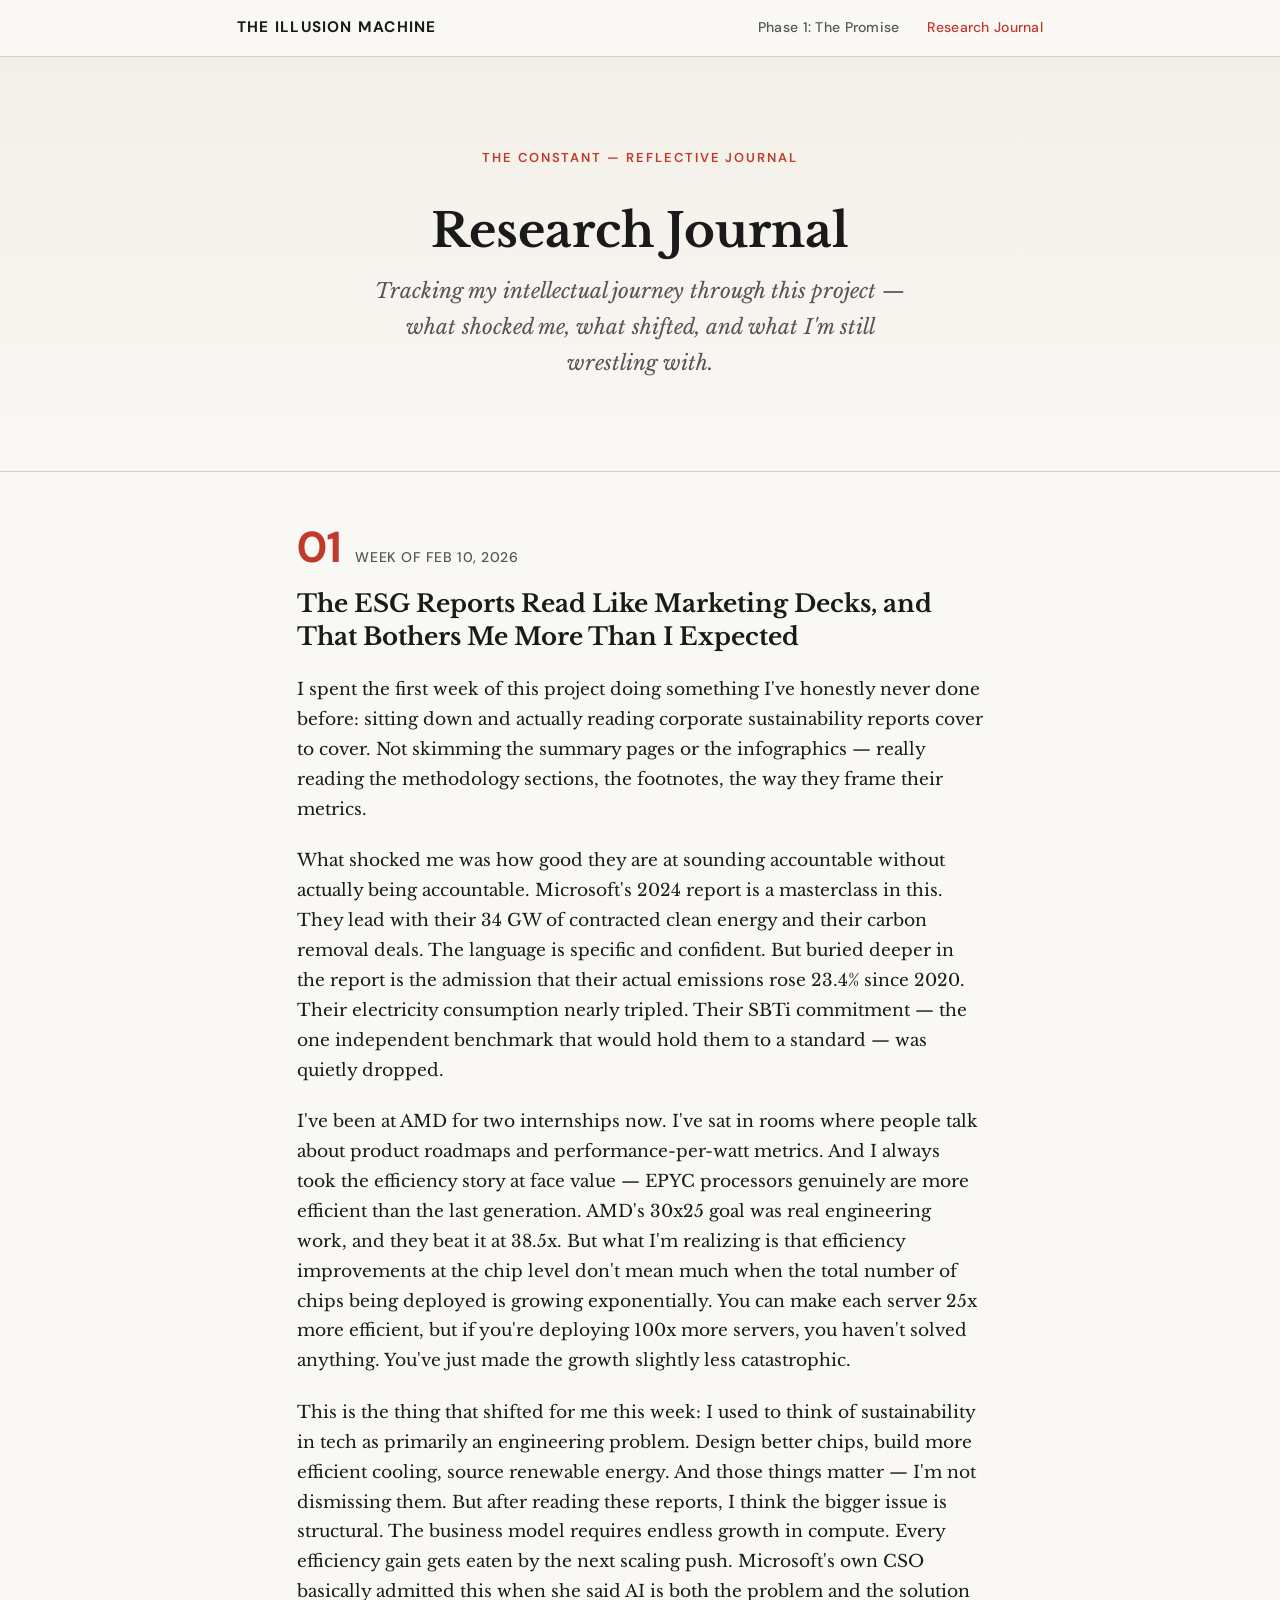
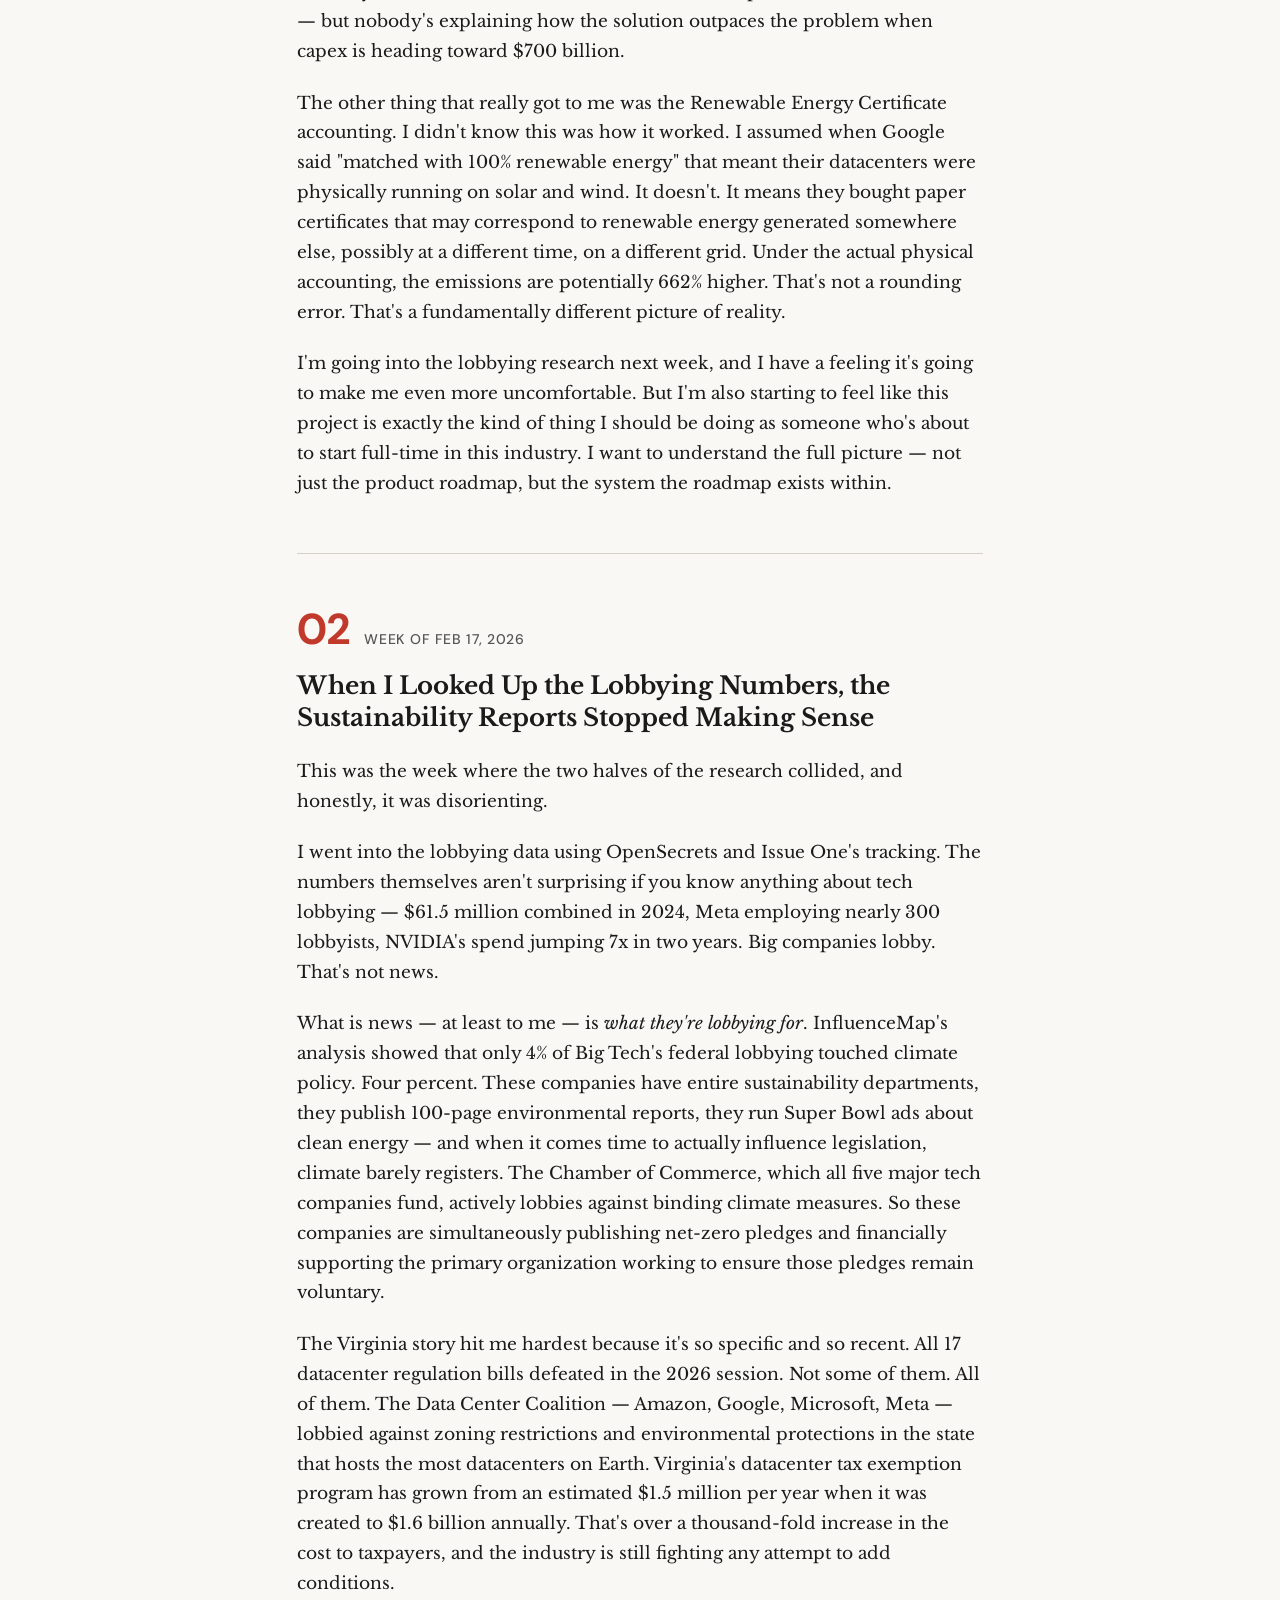
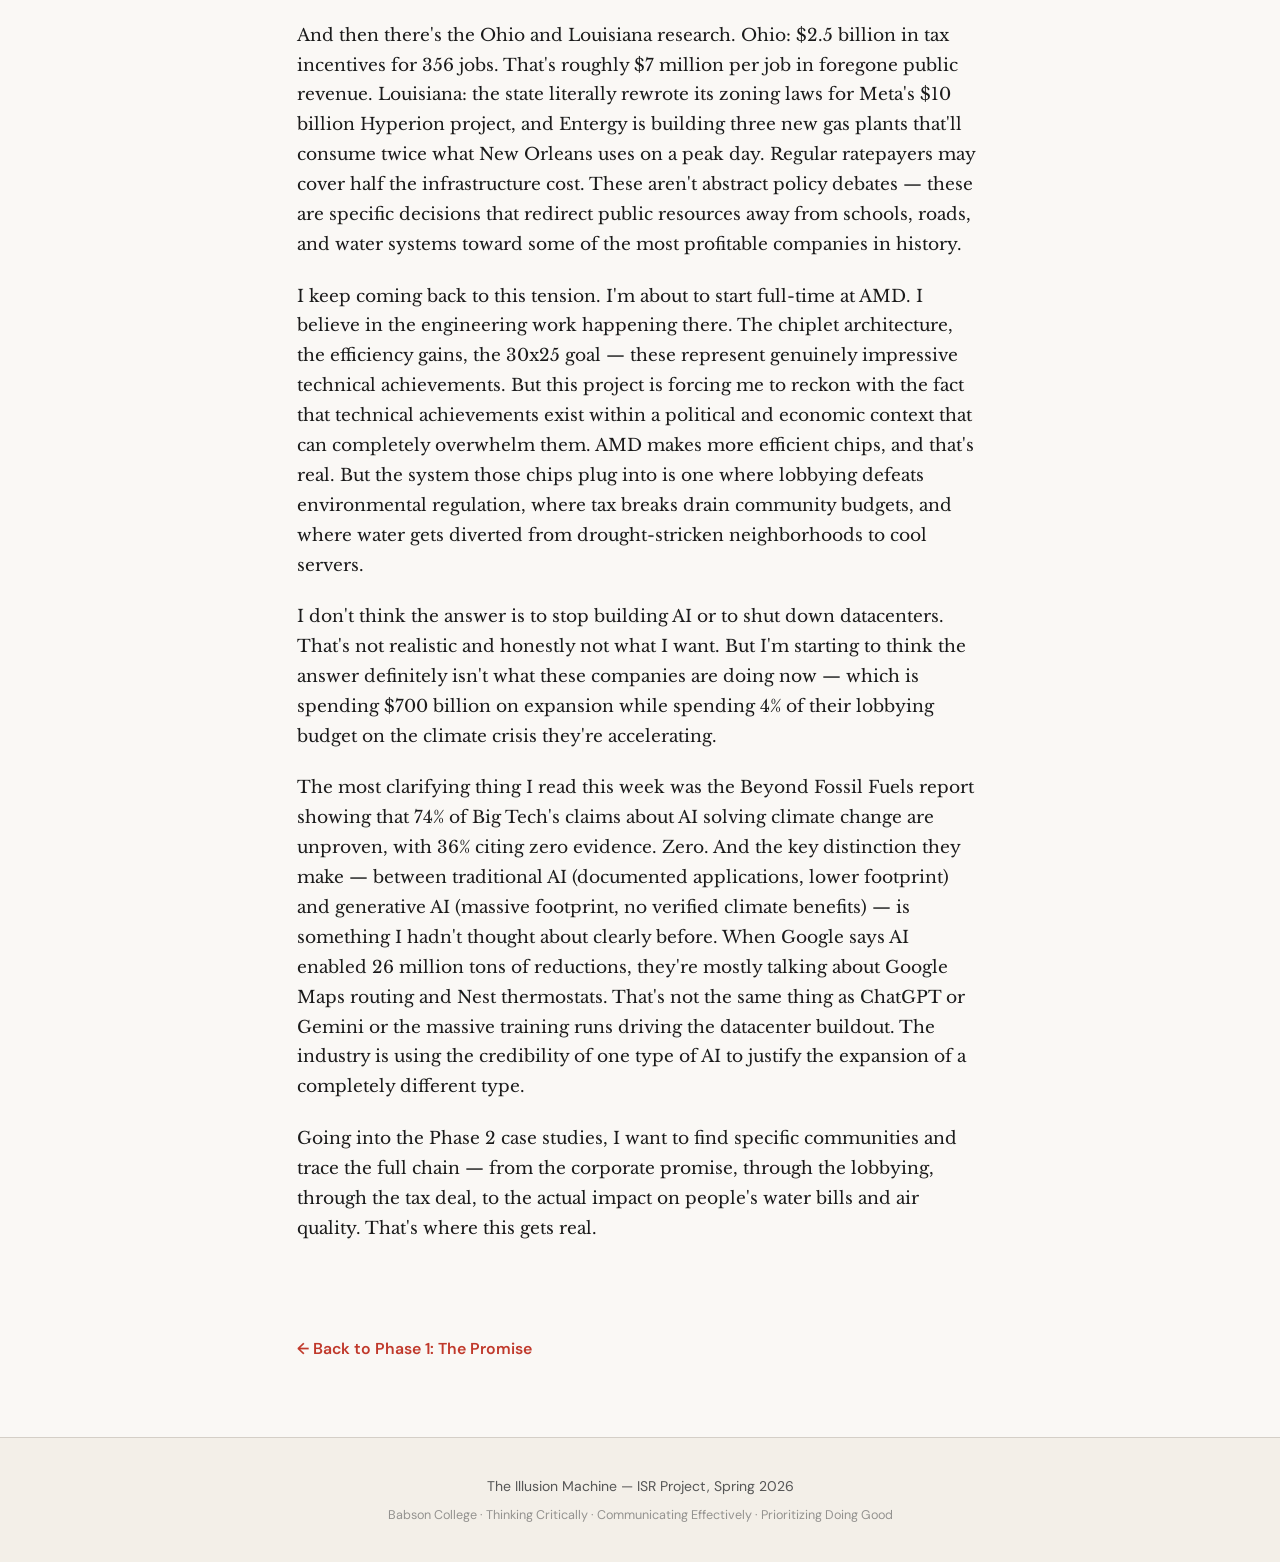
==== journal.html @ 0e1d4c28 "add blog files" ====
<!DOCTYPE html>
<html lang="en">
<head>
    <meta charset="UTF-8">
    <meta name="viewport" content="width=device-width, initial-scale=1.0">
    <title>Research Journal — The Illusion Machine</title>
    <link href="https://fonts.googleapis.com/css2?family=Libre+Baskerville:ital,wght@0,400;0,700;1,400&family=DM+Sans:wght@400;500;600;700&family=JetBrains+Mono:wght@400;500&display=swap" rel="stylesheet">
    <link rel="stylesheet" href="style.css">
</head>
<body>
    <nav class="site-nav">
        <div class="nav-inner">
            <a href="index.html" class="nav-logo">The Illusion Machine</a>
            <div class="nav-links">
                <a href="index.html">Phase 1: The Promise</a>
                <a href="journal.html" class="active">Research Journal</a>
            </div>
        </div>
    </nav>

    <header class="journal-hero">
        <div class="hero-inner">
            <div class="hero-label">The Constant — Reflective Journal</div>
            <h1>Research Journal</h1>
            <p class="hero-subtitle">Tracking my intellectual journey through this project — what shocked me, what shifted, and what I'm still wrestling with.</p>
        </div>
    </header>

    <main class="content">

        <!-- JOURNAL ENTRY 1 -->
        <article class="journal-entry">
            <div class="journal-date">
                <span class="journal-number">01</span>
                <span class="journal-date-text">Week of Feb 10, 2026</span>
            </div>

            <h2>The ESG Reports Read Like Marketing Decks, and That Bothers Me More Than I Expected</h2>

            <p>I spent the first week of this project doing something I've honestly never done before: sitting down and actually reading corporate sustainability reports cover to cover. Not skimming the summary pages or the infographics — really reading the methodology sections, the footnotes, the way they frame their metrics.</p>

            <p>What shocked me was how good they are at sounding accountable without actually being accountable. Microsoft's 2024 report is a masterclass in this. They lead with their 34 GW of contracted clean energy and their carbon removal deals. The language is specific and confident. But buried deeper in the report is the admission that their actual emissions rose 23.4% since 2020. Their electricity consumption nearly tripled. Their SBTi commitment — the one independent benchmark that would hold them to a standard — was quietly dropped.</p>

            <p>I've been at AMD for two internships now. I've sat in rooms where people talk about product roadmaps and performance-per-watt metrics. And I always took the efficiency story at face value — EPYC processors genuinely are more efficient than the last generation. AMD's 30x25 goal was real engineering work, and they beat it at 38.5x. But what I'm realizing is that efficiency improvements at the chip level don't mean much when the total number of chips being deployed is growing exponentially. You can make each server 25x more efficient, but if you're deploying 100x more servers, you haven't solved anything. You've just made the growth slightly less catastrophic.</p>

            <p>This is the thing that shifted for me this week: I used to think of sustainability in tech as primarily an engineering problem. Design better chips, build more efficient cooling, source renewable energy. And those things matter — I'm not dismissing them. But after reading these reports, I think the bigger issue is structural. The business model requires endless growth in compute. Every efficiency gain gets eaten by the next scaling push. Microsoft's own CSO basically admitted this when she said AI is both the problem and the solution — but nobody's explaining how the solution outpaces the problem when capex is heading toward $700 billion.</p>

            <p>The other thing that really got to me was the Renewable Energy Certificate accounting. I didn't know this was how it worked. I assumed when Google said "matched with 100% renewable energy" that meant their datacenters were physically running on solar and wind. It doesn't. It means they bought paper certificates that may correspond to renewable energy generated somewhere else, possibly at a different time, on a different grid. Under the actual physical accounting, the emissions are potentially 662% higher. That's not a rounding error. That's a fundamentally different picture of reality.</p>

            <p>I'm going into the lobbying research next week, and I have a feeling it's going to make me even more uncomfortable. But I'm also starting to feel like this project is exactly the kind of thing I should be doing as someone who's about to start full-time in this industry. I want to understand the full picture — not just the product roadmap, but the system the roadmap exists within.</p>
        </article>

        <!-- JOURNAL ENTRY 2 -->
        <article class="journal-entry">
            <div class="journal-date">
                <span class="journal-number">02</span>
                <span class="journal-date-text">Week of Feb 17, 2026</span>
            </div>

            <h2>When I Looked Up the Lobbying Numbers, the Sustainability Reports Stopped Making Sense</h2>

            <p>This was the week where the two halves of the research collided, and honestly, it was disorienting.</p>

            <p>I went into the lobbying data using OpenSecrets and Issue One's tracking. The numbers themselves aren't surprising if you know anything about tech lobbying — $61.5 million combined in 2024, Meta employing nearly 300 lobbyists, NVIDIA's spend jumping 7x in two years. Big companies lobby. That's not news.</p>

            <p>What is news — at least to me — is <em>what they're lobbying for</em>. InfluenceMap's analysis showed that only 4% of Big Tech's federal lobbying touched climate policy. Four percent. These companies have entire sustainability departments, they publish 100-page environmental reports, they run Super Bowl ads about clean energy — and when it comes time to actually influence legislation, climate barely registers. The Chamber of Commerce, which all five major tech companies fund, actively lobbies against binding climate measures. So these companies are simultaneously publishing net-zero pledges and financially supporting the primary organization working to ensure those pledges remain voluntary.</p>

            <p>The Virginia story hit me hardest because it's so specific and so recent. All 17 datacenter regulation bills defeated in the 2026 session. Not some of them. All of them. The Data Center Coalition — Amazon, Google, Microsoft, Meta — lobbied against zoning restrictions and environmental protections in the state that hosts the most datacenters on Earth. Virginia's datacenter tax exemption program has grown from an estimated $1.5 million per year when it was created to $1.6 billion annually. That's over a thousand-fold increase in the cost to taxpayers, and the industry is still fighting any attempt to add conditions.</p>

            <p>And then there's the Ohio and Louisiana research. Ohio: $2.5 billion in tax incentives for 356 jobs. That's roughly $7 million per job in foregone public revenue. Louisiana: the state literally rewrote its zoning laws for Meta's $10 billion Hyperion project, and Entergy is building three new gas plants that'll consume twice what New Orleans uses on a peak day. Regular ratepayers may cover half the infrastructure cost. These aren't abstract policy debates — these are specific decisions that redirect public resources away from schools, roads, and water systems toward some of the most profitable companies in history.</p>

            <p>I keep coming back to this tension. I'm about to start full-time at AMD. I believe in the engineering work happening there. The chiplet architecture, the efficiency gains, the 30x25 goal — these represent genuinely impressive technical achievements. But this project is forcing me to reckon with the fact that technical achievements exist within a political and economic context that can completely overwhelm them. AMD makes more efficient chips, and that's real. But the system those chips plug into is one where lobbying defeats environmental regulation, where tax breaks drain community budgets, and where water gets diverted from drought-stricken neighborhoods to cool servers.</p>

            <p>I don't think the answer is to stop building AI or to shut down datacenters. That's not realistic and honestly not what I want. But I'm starting to think the answer definitely isn't what these companies are doing now — which is spending $700 billion on expansion while spending 4% of their lobbying budget on the climate crisis they're accelerating.</p>

            <p>The most clarifying thing I read this week was the Beyond Fossil Fuels report showing that 74% of Big Tech's claims about AI solving climate change are unproven, with 36% citing zero evidence. Zero. And the key distinction they make — between traditional AI (documented applications, lower footprint) and generative AI (massive footprint, no verified climate benefits) — is something I hadn't thought about clearly before. When Google says AI enabled 26 million tons of reductions, they're mostly talking about Google Maps routing and Nest thermostats. That's not the same thing as ChatGPT or Gemini or the massive training runs driving the datacenter buildout. The industry is using the credibility of one type of AI to justify the expansion of a completely different type.</p>

            <p>Going into the Phase 2 case studies, I want to find specific communities and trace the full chain — from the corporate promise, through the lobbying, through the tax deal, to the actual impact on people's water bills and air quality. That's where this gets real.</p>
        </article>

        <div class="journal-footer">
            <p><a href="index.html" class="next-link">← Back to Phase 1: The Promise</a></p>
        </div>

    </main>

    <footer class="site-footer">
        <div class="footer-inner">
            <p>The Illusion Machine — ISR Project, Spring 2026</p>
            <p class="footer-sub">Babson College · Thinking Critically · Communicating Effectively · Prioritizing Doing Good</p>
        </div>
    </footer>
</body>
</html>
---- style.css ----
/* ============================
   THE ILLUSION MACHINE
   Editorial blog stylesheet
   ============================ */

:root {
    --bg: #faf8f5;
    --bg-warm: #f3efe8;
    --text: #1a1a1a;
    --text-secondary: #555;
    --accent: #c0392b;
    --accent-dark: #962d22;
    --border: #d4cfc7;
    --card-bg: #fff;
    --code-bg: #f0ece4;
    --serif: 'Libre Baskerville', Georgia, serif;
    --sans: 'DM Sans', -apple-system, sans-serif;
    --mono: 'JetBrains Mono', monospace;
    --max-width: 740px;
    --wide-width: 860px;
}

*, *::before, *::after {
    margin: 0;
    padding: 0;
    box-sizing: border-box;
}

html {
    font-size: 18px;
    scroll-behavior: smooth;
}

body {
    font-family: var(--serif);
    background: var(--bg);
    color: var(--text);
    line-height: 1.75;
    -webkit-font-smoothing: antialiased;
}

a {
    color: var(--accent);
    text-decoration: none;
    transition: color 0.2s;
}

a:hover {
    color: var(--accent-dark);
    text-decoration: underline;
}

/* ============================
   NAVIGATION
   ============================ */

.site-nav {
    position: sticky;
    top: 0;
    z-index: 100;
    background: rgba(250, 248, 245, 0.92);
    backdrop-filter: blur(12px);
    border-bottom: 1px solid var(--border);
}

.nav-inner {
    max-width: var(--wide-width);
    margin: 0 auto;
    padding: 0.8rem 1.5rem;
    display: flex;
    justify-content: space-between;
    align-items: center;
}

.nav-logo {
    font-family: var(--sans);
    font-weight: 700;
    font-size: 0.85rem;
    letter-spacing: 0.08em;
    text-transform: uppercase;
    color: var(--text);
}

.nav-logo:hover {
    color: var(--accent);
    text-decoration: none;
}

.nav-links {
    display: flex;
    gap: 1.5rem;
}

.nav-links a {
    font-family: var(--sans);
    font-size: 0.78rem;
    font-weight: 500;
    color: var(--text-secondary);
    letter-spacing: 0.02em;
}

.nav-links a.active {
    color: var(--accent);
}

.nav-links a:hover {
    color: var(--accent);
    text-decoration: none;
}

/* ============================
   HERO
   ============================ */

.hero, .journal-hero {
    padding: 5rem 1.5rem 3.5rem;
    text-align: center;
    border-bottom: 1px solid var(--border);
    background: linear-gradient(180deg, var(--bg-warm) 0%, var(--bg) 100%);
}

.hero-inner {
    max-width: var(--max-width);
    margin: 0 auto;
}

.hero-label {
    font-family: var(--sans);
    font-size: 0.72rem;
    font-weight: 600;
    letter-spacing: 0.15em;
    text-transform: uppercase;
    color: var(--accent);
    margin-bottom: 1.2rem;
}

.hero h1 {
    font-family: var(--serif);
    font-size: 3rem;
    font-weight: 700;
    line-height: 1.15;
    margin-bottom: 0.8rem;
    color: var(--text);
}

.hero-subtitle {
    font-family: var(--serif);
    font-style: italic;
    font-size: 1.15rem;
    color: var(--text-secondary);
    margin-bottom: 1.5rem;
}

.hero-meta {
    font-family: var(--sans);
    font-size: 0.78rem;
    color: var(--text-secondary);
    display: flex;
    justify-content: center;
    align-items: center;
    gap: 0.5rem;
}

.hero-meta .sep {
    opacity: 0.4;
}

.journal-hero h1 {
    font-size: 2.6rem;
}

.journal-hero .hero-subtitle {
    max-width: 560px;
    margin-left: auto;
    margin-right: auto;
}

/* ============================
   CONTENT
   ============================ */

.content {
    max-width: var(--max-width);
    margin: 0 auto;
    padding: 0 1.5rem;
}

.post {
    padding: 3rem 0 4rem;
}

.post p {
    margin-bottom: 1.4rem;
}

.post h2 {
    font-family: var(--sans);
    font-size: 1.5rem;
    font-weight: 700;
    margin-top: 3.5rem;
    margin-bottom: 1.2rem;
    padding-top: 2rem;
    border-top: 2px solid var(--border);
    color: var(--text);
}

.post h2:first-of-type {
    margin-top: 0;
    padding-top: 0;
    border-top: none;
}

/* Lede */
.lede {
    font-size: 1.05rem;
    margin-bottom: 2.5rem;
    padding-bottom: 2rem;
    border-bottom: 1px solid var(--border);
}

.lede p:last-child {
    margin-bottom: 0;
}

/* ============================
   COMPANY CARDS
   ============================ */

.company-card {
    background: var(--card-bg);
    border: 1px solid var(--border);
    border-radius: 6px;
    padding: 1.4rem 1.6rem;
    margin: 1.4rem 0;
}

.company-card h3 {
    font-family: var(--sans);
    font-size: 0.85rem;
    font-weight: 700;
    letter-spacing: 0.06em;
    text-transform: uppercase;
    color: var(--accent);
    margin-bottom: 0.5rem;
}

.company-card p {
    font-size: 0.92rem;
    line-height: 1.65;
    margin-bottom: 0.7rem;
}

.company-card p:last-child {
    margin-bottom: 0;
}

.company-card strong {
    color: var(--text);
}

.company-card sup a {
    font-family: var(--sans);
    font-size: 0.65rem;
}

/* ============================
   STAT BLOCKS
   ============================ */

.stat-block {
    background: var(--text);
    color: var(--bg);
    border-radius: 6px;
    padding: 1.6rem 1.8rem;
    margin: 2rem 0;
    text-align: center;
}

.stat-number {
    font-family: var(--sans);
    font-size: 2.8rem;
    font-weight: 700;
    line-height: 1.1;
    margin-bottom: 0.4rem;
    color: #fff;
}

.stat-label {
    font-family: var(--sans);
    font-size: 0.82rem;
    font-weight: 400;
    line-height: 1.5;
    color: rgba(255, 255, 255, 0.75);
    max-width: 480px;
    margin: 0 auto 0.6rem;
}

.stat-source {
    font-family: var(--sans);
    font-size: 0.68rem;
}

.stat-source a {
    color: rgba(255, 255, 255, 0.5);
}

.stat-source a:hover {
    color: rgba(255, 255, 255, 0.8);
}

/* ============================
   CALLOUT BOX
   ============================ */

.callout {
    background: #fdf2f0;
    border-left: 4px solid var(--accent);
    border-radius: 0 6px 6px 0;
    padding: 1.5rem 1.6rem;
    margin: 2rem 0;
}

.callout h4 {
    font-family: var(--sans);
    font-size: 0.9rem;
    font-weight: 700;
    color: var(--accent);
    margin-bottom: 0.6rem;
}

.callout p {
    font-size: 0.92rem;
    line-height: 1.65;
}

.callout sup a {
    font-family: var(--sans);
    font-size: 0.65rem;
}

/* ============================
   EXAMPLE BLOCKS (state examples)
   ============================ */

.example-block {
    background: var(--card-bg);
    border: 1px solid var(--border);
    border-radius: 6px;
    padding: 1.3rem 1.5rem;
    margin: 1.2rem 0;
}

.example-block h4 {
    font-family: var(--sans);
    font-size: 0.82rem;
    font-weight: 700;
    letter-spacing: 0.06em;
    text-transform: uppercase;
    color: var(--accent);
    margin-bottom: 0.4rem;
}

.example-block p {
    font-size: 0.92rem;
    line-height: 1.65;
    margin-bottom: 0;
}

.example-block sup a {
    font-family: var(--sans);
    font-size: 0.65rem;
}

/* ============================
   PULLQUOTE
   ============================ */

.pullquote {
    font-family: var(--serif);
    font-style: italic;
    font-size: 1.2rem;
    line-height: 1.55;
    color: var(--text);
    padding: 1.5rem 0 1.5rem 1.8rem;
    margin: 2rem 0;
    border-left: 3px solid var(--accent);
}

.pullquote cite {
    display: block;
    font-family: var(--sans);
    font-style: normal;
    font-size: 0.75rem;
    font-weight: 500;
    color: var(--text-secondary);
    margin-top: 0.8rem;
}

/* ============================
   POST FOOTER
   ============================ */

.post-footer {
    margin-top: 3rem;
    padding-top: 2rem;
    border-top: 2px solid var(--border);
}

.post-footer p {
    font-family: var(--sans);
    font-size: 0.88rem;
    color: var(--text-secondary);
}

.next-link {
    font-family: var(--sans);
    font-weight: 600;
    font-size: 0.88rem;
}

/* ============================
   SOURCES
   ============================ */

.sources-section {
    margin-top: 3rem;
    padding-top: 2rem;
    border-top: 1px solid var(--border);
}

.sources-section h3 {
    font-family: var(--sans);
    font-size: 0.85rem;
    font-weight: 700;
    letter-spacing: 0.06em;
    text-transform: uppercase;
    color: var(--text-secondary);
    margin-bottom: 1rem;
}

.sources-list {
    font-family: var(--sans);
    font-size: 0.75rem;
    line-height: 1.7;
    color: var(--text-secondary);
    padding-left: 1.8rem;
}

.sources-list li {
    margin-bottom: 0.3rem;
}

.sources-list a {
    color: var(--text-secondary);
}

.sources-list a:hover {
    color: var(--accent);
}

/* Superscript links in body text */
sup a {
    font-family: var(--sans);
    font-size: 0.65rem;
    font-weight: 600;
}

/* ============================
   JOURNAL ENTRIES
   ============================ */

.journal-entry {
    padding: 3rem 0;
    border-bottom: 1px solid var(--border);
}

.journal-entry:last-of-type {
    border-bottom: none;
}

.journal-date {
    display: flex;
    align-items: baseline;
    gap: 0.8rem;
    margin-bottom: 1rem;
}

.journal-number {
    font-family: var(--sans);
    font-size: 2.4rem;
    font-weight: 700;
    color: var(--accent);
    line-height: 1;
}

.journal-date-text {
    font-family: var(--sans);
    font-size: 0.78rem;
    font-weight: 500;
    color: var(--text-secondary);
    letter-spacing: 0.04em;
    text-transform: uppercase;
}

.journal-entry h2 {
    font-family: var(--serif);
    font-size: 1.35rem;
    font-weight: 700;
    line-height: 1.35;
    margin-bottom: 1.2rem;
    color: var(--text);
    border: none;
    padding: 0;
    margin-top: 0;
}

.journal-entry p {
    margin-bottom: 1.2rem;
    font-size: 0.95rem;
}

.journal-entry p:last-child {
    margin-bottom: 0;
}

.journal-entry em {
    font-style: italic;
}

.journal-footer {
    padding: 2rem 0 4rem;
}

/* ============================
   FOOTER
   ============================ */

.site-footer {
    border-top: 1px solid var(--border);
    background: var(--bg-warm);
    padding: 2rem 1.5rem;
    text-align: center;
}

.footer-inner p {
    font-family: var(--sans);
    font-size: 0.78rem;
    color: var(--text-secondary);
}

.footer-sub {
    font-size: 0.7rem !important;
    margin-top: 0.3rem;
    opacity: 0.6;
}

/* ============================
   RESPONSIVE
   ============================ */

@media (max-width: 640px) {
    html {
        font-size: 16px;
    }

    .hero h1, .journal-hero h1 {
        font-size: 2.2rem;
    }

    .hero {
        padding: 3rem 1.2rem 2.5rem;
    }

    .nav-inner {
        flex-direction: column;
        gap: 0.5rem;
    }

    .nav-links {
        gap: 1rem;
    }

    .stat-number {
        font-size: 2.2rem;
    }

    .company-card,
    .callout,
    .example-block {
        padding: 1.1rem 1.2rem;
    }

    .pullquote {
        font-size: 1.05rem;
        padding-left: 1.2rem;
    }
}
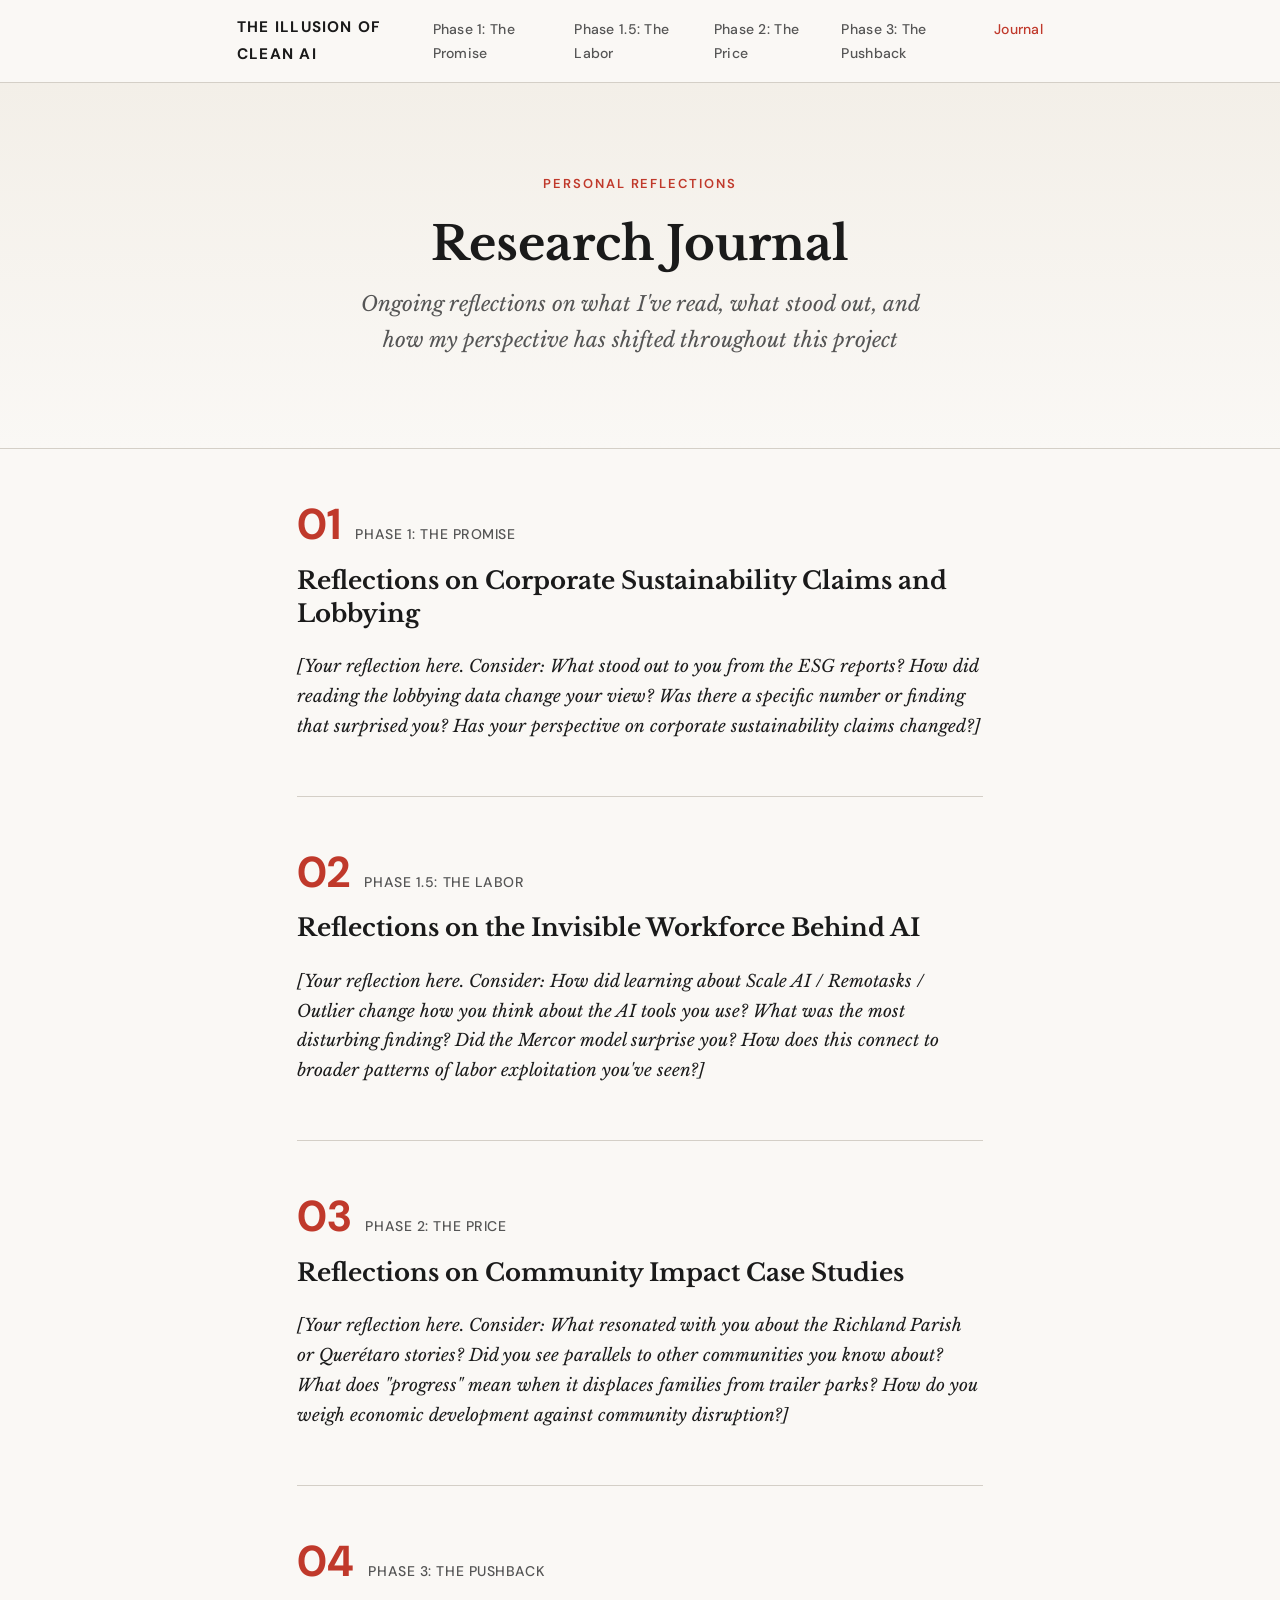
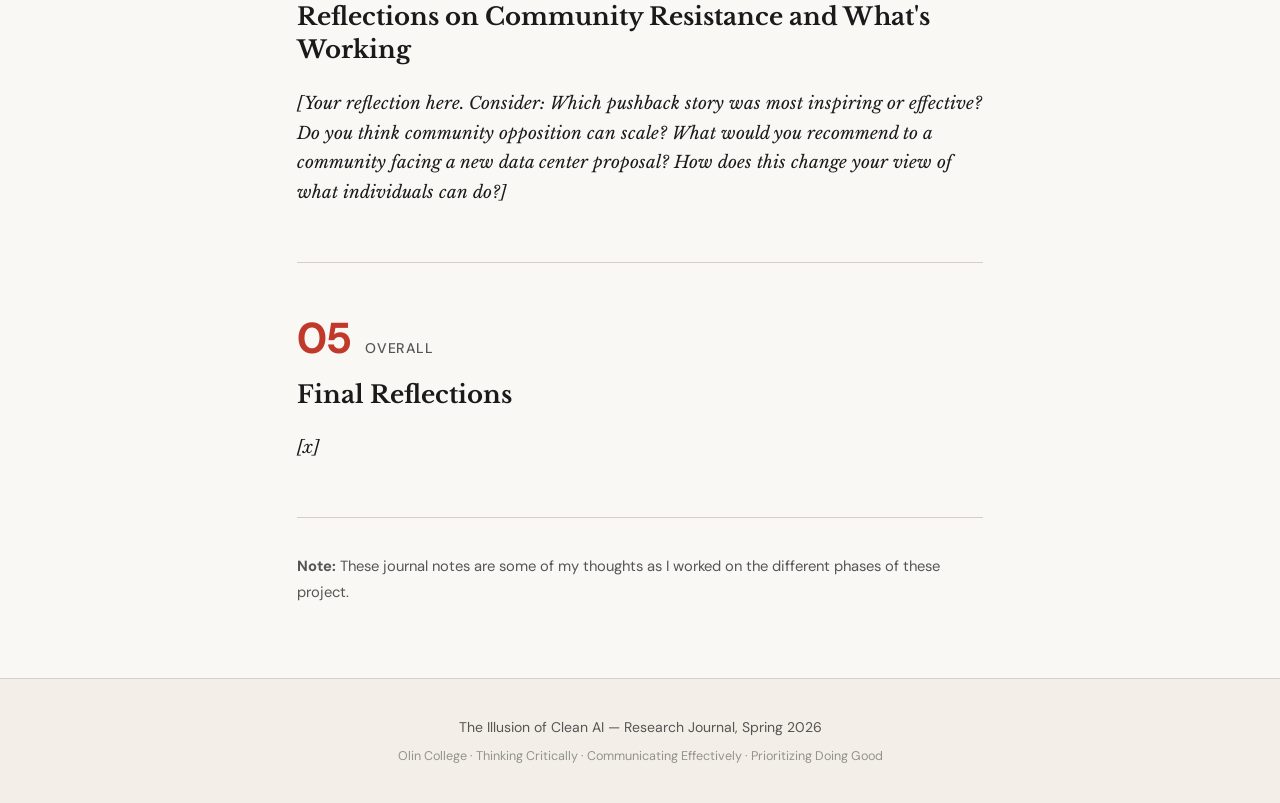
==== commit 7b08bfc9: "add remotasks notes, add journal temp" ====
--- a/journal.html
+++ b/journal.html
@@ -3,91 +3,109 @@
 <head>
     <meta charset="UTF-8">
     <meta name="viewport" content="width=device-width, initial-scale=1.0">
-    <title>Research Journal — The Illusion Machine</title>
+    <title>The Illusion of Clean AI - Journal</title>
     <link href="https://fonts.googleapis.com/css2?family=Libre+Baskerville:ital,wght@0,400;0,700;1,400&family=DM+Sans:wght@400;500;600;700&family=JetBrains+Mono:wght@400;500&display=swap" rel="stylesheet">
     <link rel="stylesheet" href="style.css">
 </head>
 <body>
     <nav class="site-nav">
         <div class="nav-inner">
-            <a href="index.html" class="nav-logo">The Illusion Machine</a>
+            <a href="index.html" class="nav-logo">The Illusion of Clean AI</a>
             <div class="nav-links">
                 <a href="index.html">Phase 1: The Promise</a>
-                <a href="journal.html" class="active">Research Journal</a>
+                <a href="phase1-5.html">Phase 1.5: The Labor</a>
+                <a href="phase2.html">Phase 2: The Price</a>
+                <a href="phase3.html">Phase 3: The Pushback</a>
+                <a href="journal.html" class="active">Journal</a>
             </div>
         </div>
     </nav>
 
-    <header class="journal-hero">
+    <header class="hero journal-hero">
         <div class="hero-inner">
-            <div class="hero-label">The Constant — Reflective Journal</div>
+            <div class="hero-label">Personal Reflections</div>
             <h1>Research Journal</h1>
-            <p class="hero-subtitle">Tracking my intellectual journey through this project — what shocked me, what shifted, and what I'm still wrestling with.</p>
+            <p class="hero-subtitle">Ongoing reflections on what I've read, what stood out, and how my perspective has shifted throughout this project</p>
         </div>
     </header>
 
     <main class="content">
 
-        <!-- JOURNAL ENTRY 1 -->
-        <article class="journal-entry">
+        <!-- PHASE 1 JOURNAL -->
+        <div class="journal-entry">
             <div class="journal-date">
                 <span class="journal-number">01</span>
-                <span class="journal-date-text">Week of Feb 10, 2026</span>
+                <span class="journal-date-text">Phase 1: The Promise</span>
             </div>
+            <h2>Reflections on Corporate Sustainability Claims and Lobbying</h2>
 
-            <h2>The ESG Reports Read Like Marketing Decks, and That Bothers Me More Than I Expected</h2>
+            <!-- YOUR REFLECTION GOES HERE -->
+            <p><em>[Your reflection here. Consider: What stood out to you from the ESG reports? How did reading the lobbying data change your view? Was there a specific number or finding that surprised you? Has your perspective on corporate sustainability claims changed?]</em></p>
 
-            <p>I spent the first week of this project doing something I've honestly never done before: sitting down and actually reading corporate sustainability reports cover to cover. Not skimming the summary pages or the infographics — really reading the methodology sections, the footnotes, the way they frame their metrics.</p>
+        </div>
 
-            <p>What shocked me was how good they are at sounding accountable without actually being accountable. Microsoft's 2024 report is a masterclass in this. They lead with their 34 GW of contracted clean energy and their carbon removal deals. The language is specific and confident. But buried deeper in the report is the admission that their actual emissions rose 23.4% since 2020. Their electricity consumption nearly tripled. Their SBTi commitment — the one independent benchmark that would hold them to a standard — was quietly dropped.</p>
-
-            <p>I've been at AMD for two internships now. I've sat in rooms where people talk about product roadmaps and performance-per-watt metrics. And I always took the efficiency story at face value — EPYC processors genuinely are more efficient than the last generation. AMD's 30x25 goal was real engineering work, and they beat it at 38.5x. But what I'm realizing is that efficiency improvements at the chip level don't mean much when the total number of chips being deployed is growing exponentially. You can make each server 25x more efficient, but if you're deploying 100x more servers, you haven't solved anything. You've just made the growth slightly less catastrophic.</p>
-
-            <p>This is the thing that shifted for me this week: I used to think of sustainability in tech as primarily an engineering problem. Design better chips, build more efficient cooling, source renewable energy. And those things matter — I'm not dismissing them. But after reading these reports, I think the bigger issue is structural. The business model requires endless growth in compute. Every efficiency gain gets eaten by the next scaling push. Microsoft's own CSO basically admitted this when she said AI is both the problem and the solution — but nobody's explaining how the solution outpaces the problem when capex is heading toward $700 billion.</p>
-
-            <p>The other thing that really got to me was the Renewable Energy Certificate accounting. I didn't know this was how it worked. I assumed when Google said "matched with 100% renewable energy" that meant their datacenters were physically running on solar and wind. It doesn't. It means they bought paper certificates that may correspond to renewable energy generated somewhere else, possibly at a different time, on a different grid. Under the actual physical accounting, the emissions are potentially 662% higher. That's not a rounding error. That's a fundamentally different picture of reality.</p>
-
-            <p>I'm going into the lobbying research next week, and I have a feeling it's going to make me even more uncomfortable. But I'm also starting to feel like this project is exactly the kind of thing I should be doing as someone who's about to start full-time in this industry. I want to understand the full picture — not just the product roadmap, but the system the roadmap exists within.</p>
-        </article>
-
-        <!-- JOURNAL ENTRY 2 -->
-        <article class="journal-entry">
+        <!-- PHASE 1.5 JOURNAL -->
+        <div class="journal-entry">
             <div class="journal-date">
                 <span class="journal-number">02</span>
-                <span class="journal-date-text">Week of Feb 17, 2026</span>
+                <span class="journal-date-text">Phase 1.5: The Labor</span>
             </div>
+            <h2>Reflections on the Invisible Workforce Behind AI</h2>
 
-            <h2>When I Looked Up the Lobbying Numbers, the Sustainability Reports Stopped Making Sense</h2>
+            <!-- YOUR REFLECTION GOES HERE -->
+            <p><em>[Your reflection here. Consider: How did learning about Scale AI / Remotasks / Outlier change how you think about the AI tools you use? What was the most disturbing finding? Did the Mercor model surprise you? How does this connect to broader patterns of labor exploitation you've seen?]</em></p>
 
-            <p>This was the week where the two halves of the research collided, and honestly, it was disorienting.</p>
+        </div>
 
-            <p>I went into the lobbying data using OpenSecrets and Issue One's tracking. The numbers themselves aren't surprising if you know anything about tech lobbying — $61.5 million combined in 2024, Meta employing nearly 300 lobbyists, NVIDIA's spend jumping 7x in two years. Big companies lobby. That's not news.</p>
+        <!-- PHASE 2 JOURNAL -->
+        <div class="journal-entry">
+            <div class="journal-date">
+                <span class="journal-number">03</span>
+                <span class="journal-date-text">Phase 2: The Price</span>
+            </div>
+            <h2>Reflections on Community Impact Case Studies</h2>
 
-            <p>What is news — at least to me — is <em>what they're lobbying for</em>. InfluenceMap's analysis showed that only 4% of Big Tech's federal lobbying touched climate policy. Four percent. These companies have entire sustainability departments, they publish 100-page environmental reports, they run Super Bowl ads about clean energy — and when it comes time to actually influence legislation, climate barely registers. The Chamber of Commerce, which all five major tech companies fund, actively lobbies against binding climate measures. So these companies are simultaneously publishing net-zero pledges and financially supporting the primary organization working to ensure those pledges remain voluntary.</p>
+            <!-- YOUR REFLECTION GOES HERE -->
+            <p><em>[Your reflection here. Consider: What resonated with you about the Richland Parish or Quer&eacute;taro stories? Did you see parallels to other communities you know about? What does "progress" mean when it displaces families from trailer parks? How do you weigh economic development against community disruption?]</em></p>
 
-            <p>The Virginia story hit me hardest because it's so specific and so recent. All 17 datacenter regulation bills defeated in the 2026 session. Not some of them. All of them. The Data Center Coalition — Amazon, Google, Microsoft, Meta — lobbied against zoning restrictions and environmental protections in the state that hosts the most datacenters on Earth. Virginia's datacenter tax exemption program has grown from an estimated $1.5 million per year when it was created to $1.6 billion annually. That's over a thousand-fold increase in the cost to taxpayers, and the industry is still fighting any attempt to add conditions.</p>
+        </div>
 
-            <p>And then there's the Ohio and Louisiana research. Ohio: $2.5 billion in tax incentives for 356 jobs. That's roughly $7 million per job in foregone public revenue. Louisiana: the state literally rewrote its zoning laws for Meta's $10 billion Hyperion project, and Entergy is building three new gas plants that'll consume twice what New Orleans uses on a peak day. Regular ratepayers may cover half the infrastructure cost. These aren't abstract policy debates — these are specific decisions that redirect public resources away from schools, roads, and water systems toward some of the most profitable companies in history.</p>
+        <!-- PHASE 3 JOURNAL -->
+        <div class="journal-entry">
+            <div class="journal-date">
+                <span class="journal-number">04</span>
+                <span class="journal-date-text">Phase 3: The Pushback</span>
+            </div>
+            <h2>Reflections on Community Resistance and What's Working</h2>
 
-            <p>I keep coming back to this tension. I'm about to start full-time at AMD. I believe in the engineering work happening there. The chiplet architecture, the efficiency gains, the 30x25 goal — these represent genuinely impressive technical achievements. But this project is forcing me to reckon with the fact that technical achievements exist within a political and economic context that can completely overwhelm them. AMD makes more efficient chips, and that's real. But the system those chips plug into is one where lobbying defeats environmental regulation, where tax breaks drain community budgets, and where water gets diverted from drought-stricken neighborhoods to cool servers.</p>
+            <!-- YOUR REFLECTION GOES HERE -->
+            <p><em>[Your reflection here. Consider: Which pushback story was most inspiring or effective? Do you think community opposition can scale? What would you recommend to a community facing a new data center proposal? How does this change your view of what individuals can do?]</em></p>
 
-            <p>I don't think the answer is to stop building AI or to shut down datacenters. That's not realistic and honestly not what I want. But I'm starting to think the answer definitely isn't what these companies are doing now — which is spending $700 billion on expansion while spending 4% of their lobbying budget on the climate crisis they're accelerating.</p>
+        </div>
 
-            <p>The most clarifying thing I read this week was the Beyond Fossil Fuels report showing that 74% of Big Tech's claims about AI solving climate change are unproven, with 36% citing zero evidence. Zero. And the key distinction they make — between traditional AI (documented applications, lower footprint) and generative AI (massive footprint, no verified climate benefits) — is something I hadn't thought about clearly before. When Google says AI enabled 26 million tons of reductions, they're mostly talking about Google Maps routing and Nest thermostats. That's not the same thing as ChatGPT or Gemini or the massive training runs driving the datacenter buildout. The industry is using the credibility of one type of AI to justify the expansion of a completely different type.</p>
+        <!-- OVERALL JOURNAL -->
+        <div class="journal-entry">
+            <div class="journal-date">
+                <span class="journal-number">05</span>
+                <span class="journal-date-text">Overall</span>
+            </div>
+            <h2>Final Reflections</h2>
 
-            <p>Going into the Phase 2 case studies, I want to find specific communities and trace the full chain — from the corporate promise, through the lobbying, through the tax deal, to the actual impact on people's water bills and air quality. That's where this gets real.</p>
-        </article>
+            <!-- YOUR REFLECTION GOES HERE -->
+            <p><em>[x]</em></p>
+
+        </div>
 
         <div class="journal-footer">
-            <p><a href="index.html" class="next-link">← Back to Phase 1: The Promise</a></p>
+            <p style="font-family: var(--sans); font-size: 0.82rem; color: var(--text-secondary);"><strong>Note:</strong> These journal notes are some of my thoughts as I worked on the different phases of these project.</p>
         </div>
 
     </main>
 
     <footer class="site-footer">
         <div class="footer-inner">
-            <p>The Illusion Machine — ISR Project, Spring 2026</p>
-            <p class="footer-sub">Babson College · Thinking Critically · Communicating Effectively · Prioritizing Doing Good</p>
+            <p>The Illusion of Clean AI &mdash; Research Journal, Spring 2026</p>
+            <p class="footer-sub">Olin College &middot; Thinking Critically &middot; Communicating Effectively &middot; Prioritizing Doing Good</p>
         </div>
     </footer>
 </body>
--- a/style.css
+++ b/style.css
@@ -1,5 +1,5 @@
 /* ============================
-   THE ILLUSION MACHINE
+   THE ILLUSION OF CLEAN AI
    Editorial blog stylesheet
    ============================ */
 
@@ -210,6 +210,18 @@
     border-top: none;
 }
 
+/* Subsection heads (h3 within articles) */
+.subsection-head {
+    font-family: var(--sans);
+    font-size: 1rem;
+    font-weight: 700;
+    margin-top: 2rem;
+    margin-bottom: 0.8rem;
+    color: var(--text);
+    border: none;
+    padding: 0;
+}
+
 /* Lede */
 .lede {
     font-size: 1.05rem;
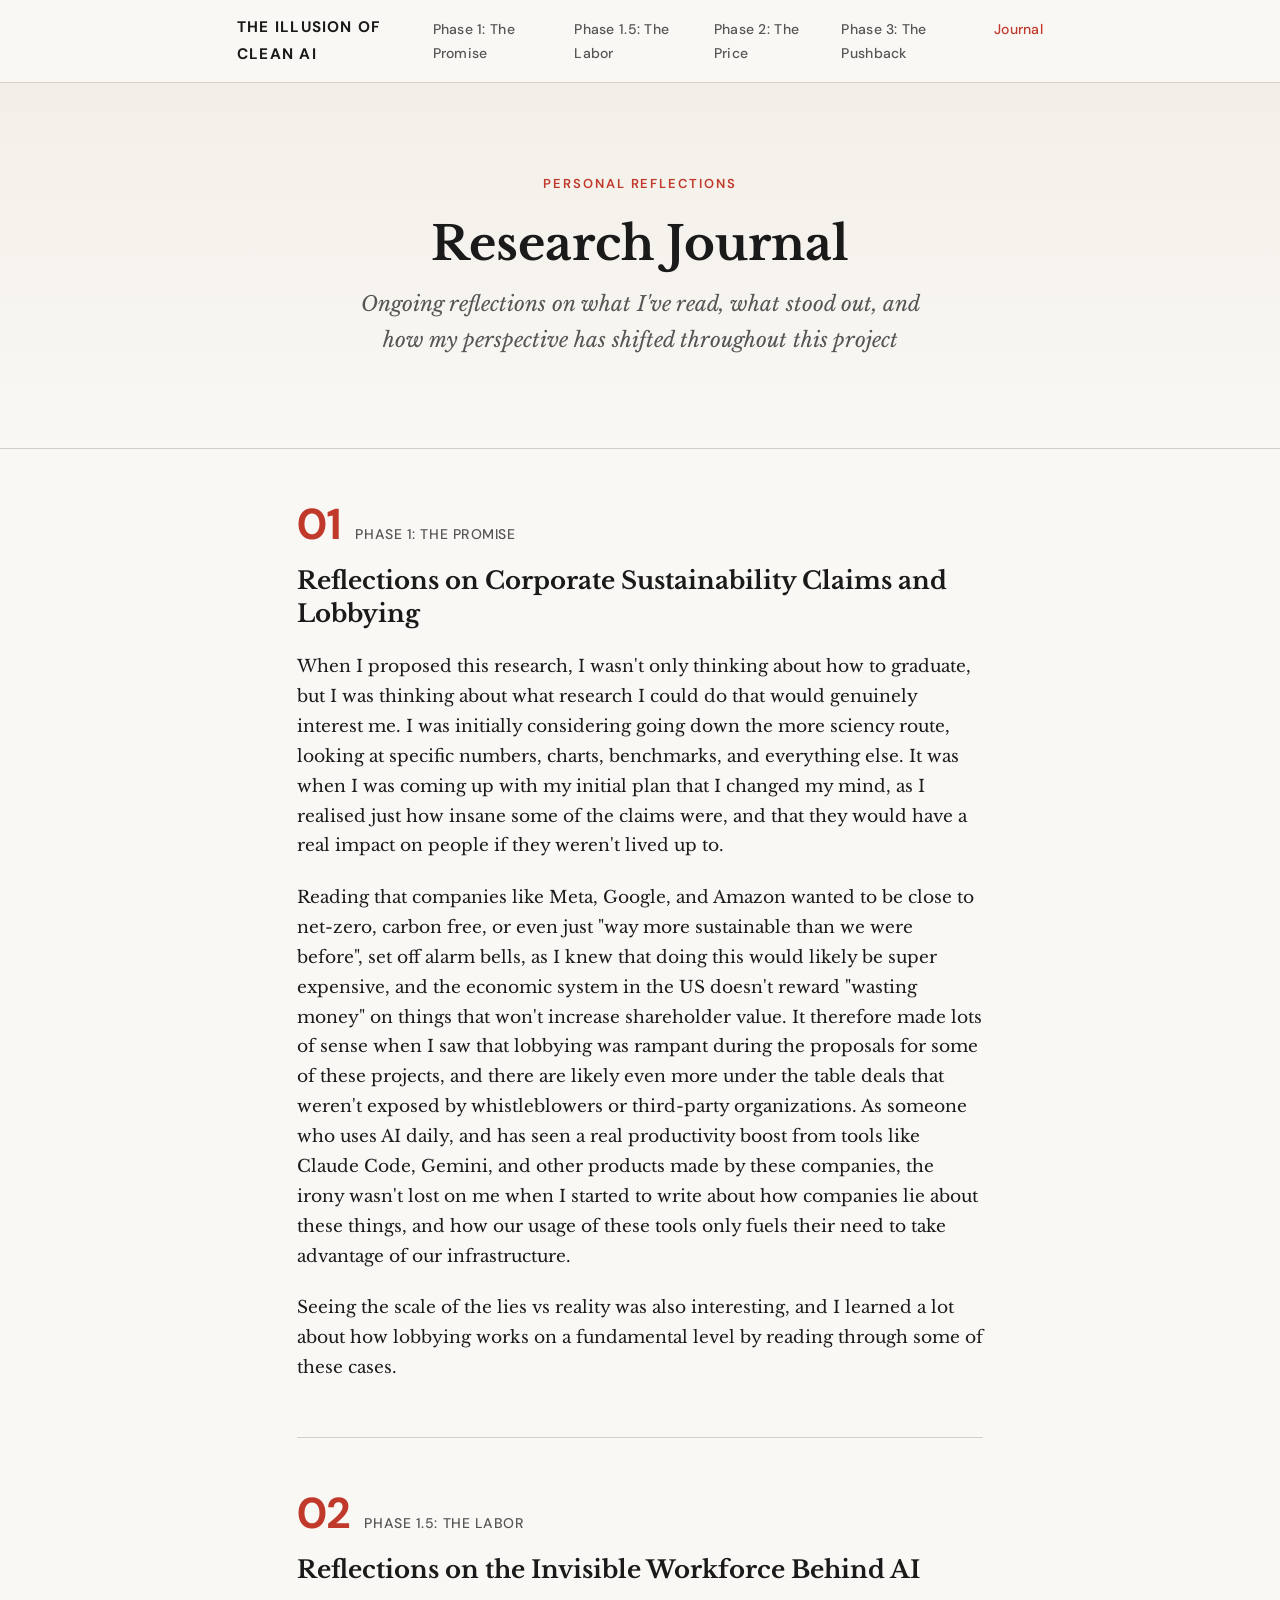
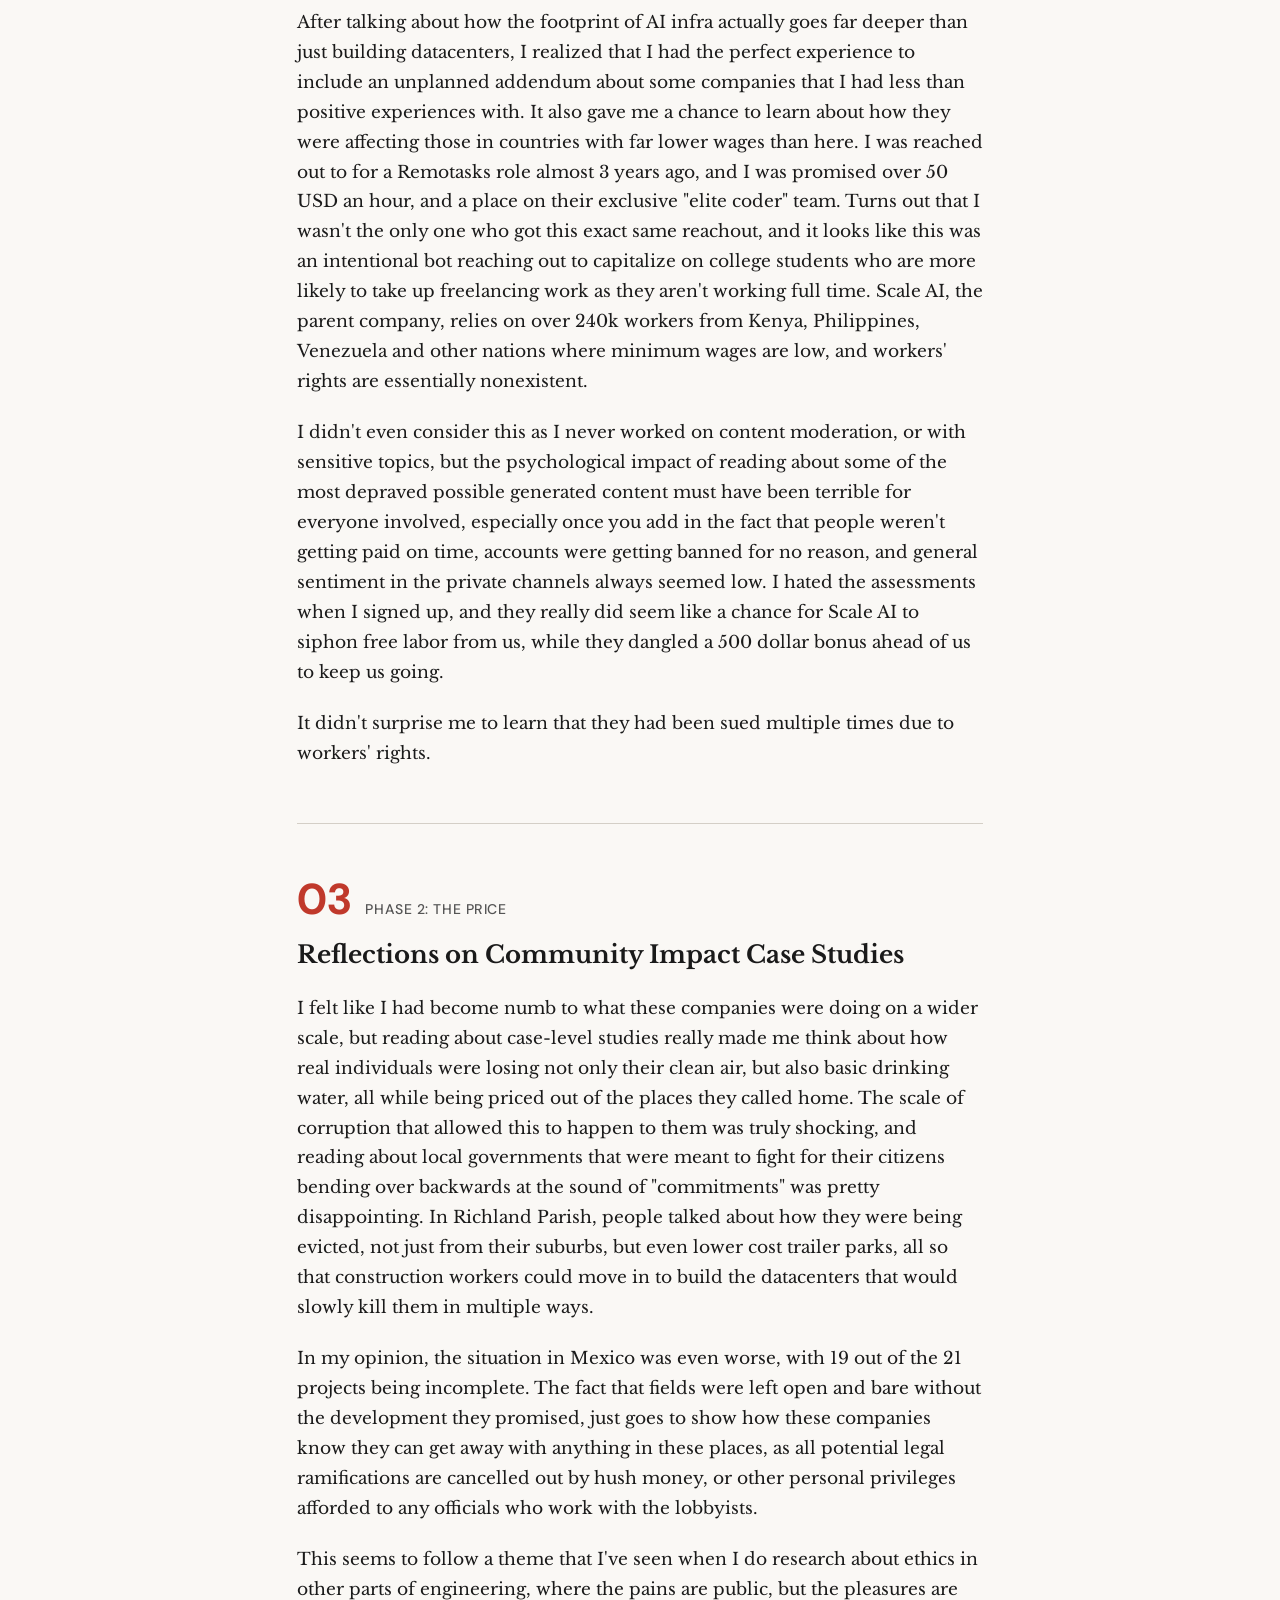
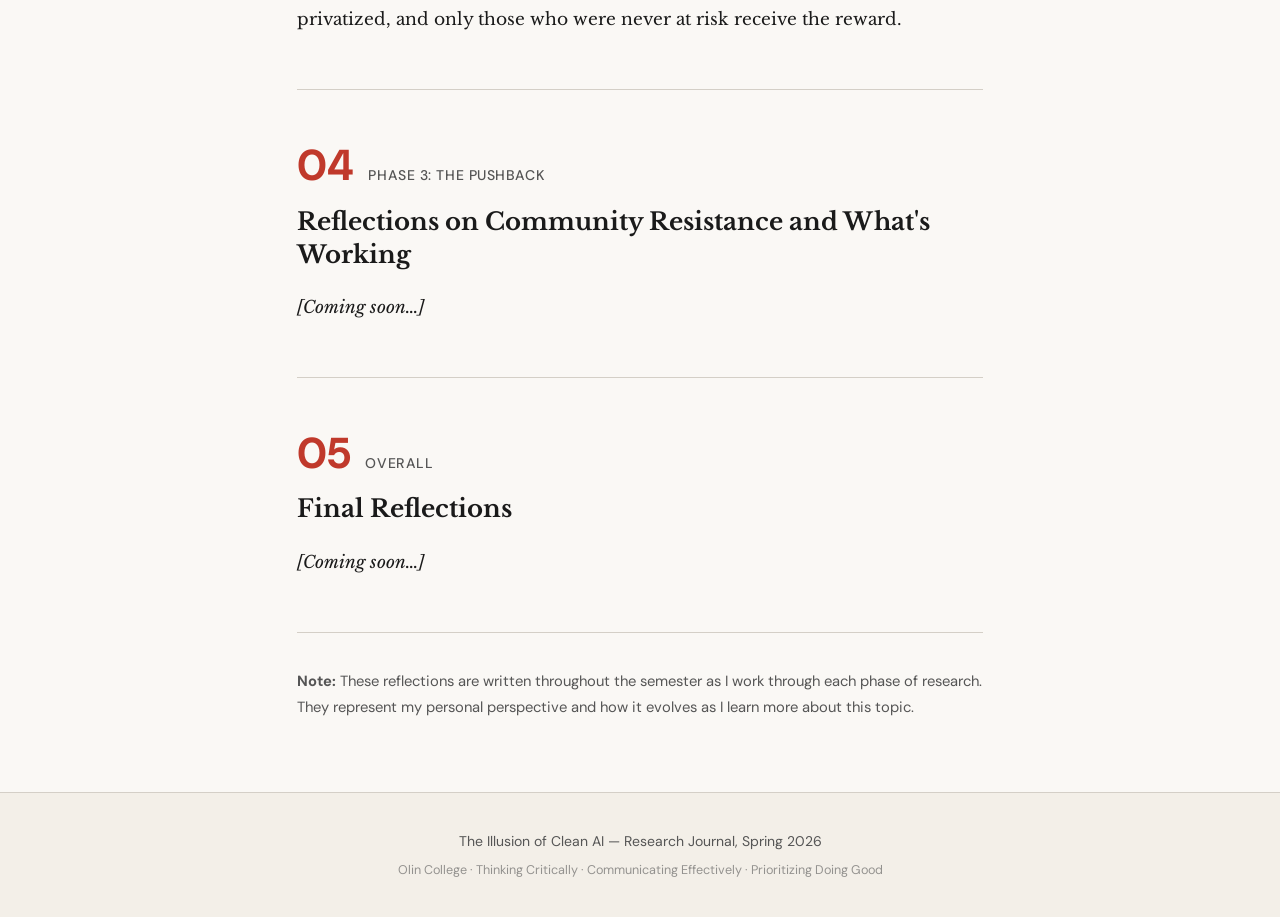
==== commit 397c178f: "add journal entries and fix typos" ====
--- a/journal.html
+++ b/journal.html
@@ -39,8 +39,11 @@
             </div>
             <h2>Reflections on Corporate Sustainability Claims and Lobbying</h2>
 
-            <!-- YOUR REFLECTION GOES HERE -->
-            <p><em>[Your reflection here. Consider: What stood out to you from the ESG reports? How did reading the lobbying data change your view? Was there a specific number or finding that surprised you? Has your perspective on corporate sustainability claims changed?]</em></p>
+            <p>When I proposed this research, I wasn't only thinking about how to graduate, but I was thinking about what research I could do that would genuinely interest me. I was initially considering going down the more sciency route, looking at specific numbers, charts, benchmarks, and everything else. It was when I was coming up with my initial plan that I changed my mind, as I realised just how insane some of the claims were, and that they would have a real impact on people if they weren't lived up to.</p>
+
+            <p>Reading that companies like Meta, Google, and Amazon wanted to be close to net-zero, carbon free, or even just "way more sustainable than we were before", set off alarm bells, as I knew that doing this would likely be super expensive, and the economic system in the US doesn't reward "wasting money" on things that won't increase shareholder value. It therefore made lots of sense when I saw that lobbying was rampant during the proposals for some of these projects, and there are likely even more under the table deals that weren't exposed by whistleblowers or third-party organizations. As someone who uses AI daily, and has seen a real productivity boost from tools like Claude Code, Gemini, and other products made by these companies, the irony wasn't lost on me when I started to write about how companies lie about these things, and how our usage of these tools only fuels their need to take advantage of our infrastructure.</p>
+
+            <p>Seeing the scale of the lies vs reality was also interesting, and I learned a lot about how lobbying works on a fundamental level by reading through some of these cases.</p>
 
         </div>
 
@@ -52,8 +55,11 @@
             </div>
             <h2>Reflections on the Invisible Workforce Behind AI</h2>
 
-            <!-- YOUR REFLECTION GOES HERE -->
-            <p><em>[Your reflection here. Consider: How did learning about Scale AI / Remotasks / Outlier change how you think about the AI tools you use? What was the most disturbing finding? Did the Mercor model surprise you? How does this connect to broader patterns of labor exploitation you've seen?]</em></p>
+            <p>After talking about how the footprint of AI infra actually goes far deeper than just building datacenters, I realized that I had the perfect experience to include an unplanned addendum about some companies that I had less than positive experiences with. It also gave me a chance to learn about how they were affecting those in countries with far lower wages than here. I was reached out to for a Remotasks role almost 3 years ago, and I was promised over 50 USD an hour, and a place on their exclusive "elite coder" team. Turns out that I wasn't the only one who got this exact same reachout, and it looks like this was an intentional bot reaching out to capitalize on college students who are more likely to take up freelancing work as they aren't working full time. Scale AI, the parent company, relies on over 240k workers from Kenya, Philippines, Venezuela and other nations where minimum wages are low, and workers' rights are essentially nonexistent.</p>
+
+            <p>I didn't even consider this as I never worked on content moderation, or with sensitive topics, but the psychological impact of reading about some of the most depraved possible generated content must have been terrible for everyone involved, especially once you add in the fact that people weren't getting paid on time, accounts were getting banned for no reason, and general sentiment in the private channels always seemed low. I hated the assessments when I signed up, and they really did seem like a chance for Scale AI to siphon free labor from us, while they dangled a 500 dollar bonus ahead of us to keep us going.</p>
+
+            <p>It didn't surprise me to learn that they had been sued multiple times due to workers' rights.</p>
 
         </div>
 
@@ -65,8 +71,11 @@
             </div>
             <h2>Reflections on Community Impact Case Studies</h2>
 
-            <!-- YOUR REFLECTION GOES HERE -->
-            <p><em>[Your reflection here. Consider: What resonated with you about the Richland Parish or Quer&eacute;taro stories? Did you see parallels to other communities you know about? What does "progress" mean when it displaces families from trailer parks? How do you weigh economic development against community disruption?]</em></p>
+            <p>I felt like I had become numb to what these companies were doing on a wider scale, but reading about case-level studies really made me think about how real individuals were losing not only their clean air, but also basic drinking water, all while being priced out of the places they called home. The scale of corruption that allowed this to happen to them was truly shocking, and reading about local governments that were meant to fight for their citizens bending over backwards at the sound of "commitments" was pretty disappointing. In Richland Parish, people talked about how they were being evicted, not just from their suburbs, but even lower cost trailer parks, all so that construction workers could move in to build the datacenters that would slowly kill them in multiple ways.</p>
+
+            <p>In my opinion, the situation in Mexico was even worse, with 19 out of the 21 projects being incomplete. The fact that fields were left open and bare without the development they promised, just goes to show how these companies know they can get away with anything in these places, as all potential legal ramifications are cancelled out by hush money, or other personal privileges afforded to any officials who work with the lobbyists.</p>
+
+            <p>This seems to follow a theme that I've seen when I do research about ethics in other parts of engineering, where the pains are public, but the pleasures are privatized, and only those who were never at risk receive the reward.</p>
 
         </div>
 
@@ -78,8 +87,8 @@
             </div>
             <h2>Reflections on Community Resistance and What's Working</h2>
 
-            <!-- YOUR REFLECTION GOES HERE -->
-            <p><em>[Your reflection here. Consider: Which pushback story was most inspiring or effective? Do you think community opposition can scale? What would you recommend to a community facing a new data center proposal? How does this change your view of what individuals can do?]</em></p>
+
+            <p><em>[Coming soon...]</em></p>
 
         </div>
 
@@ -91,13 +100,13 @@
             </div>
             <h2>Final Reflections</h2>
 
-            <!-- YOUR REFLECTION GOES HERE -->
-            <p><em>[x]</em></p>
+
+            <p><em>[Coming soon...]</em></p>
 
         </div>
 
         <div class="journal-footer">
-            <p style="font-family: var(--sans); font-size: 0.82rem; color: var(--text-secondary);"><strong>Note:</strong> These journal notes are some of my thoughts as I worked on the different phases of these project.</p>
+            <p style="font-family: var(--sans); font-size: 0.82rem; color: var(--text-secondary);"><strong>Note:</strong> These reflections are written throughout the semester as I work through each phase of research. They represent my personal perspective and how it evolves as I learn more about this topic.</p>
         </div>
 
     </main>
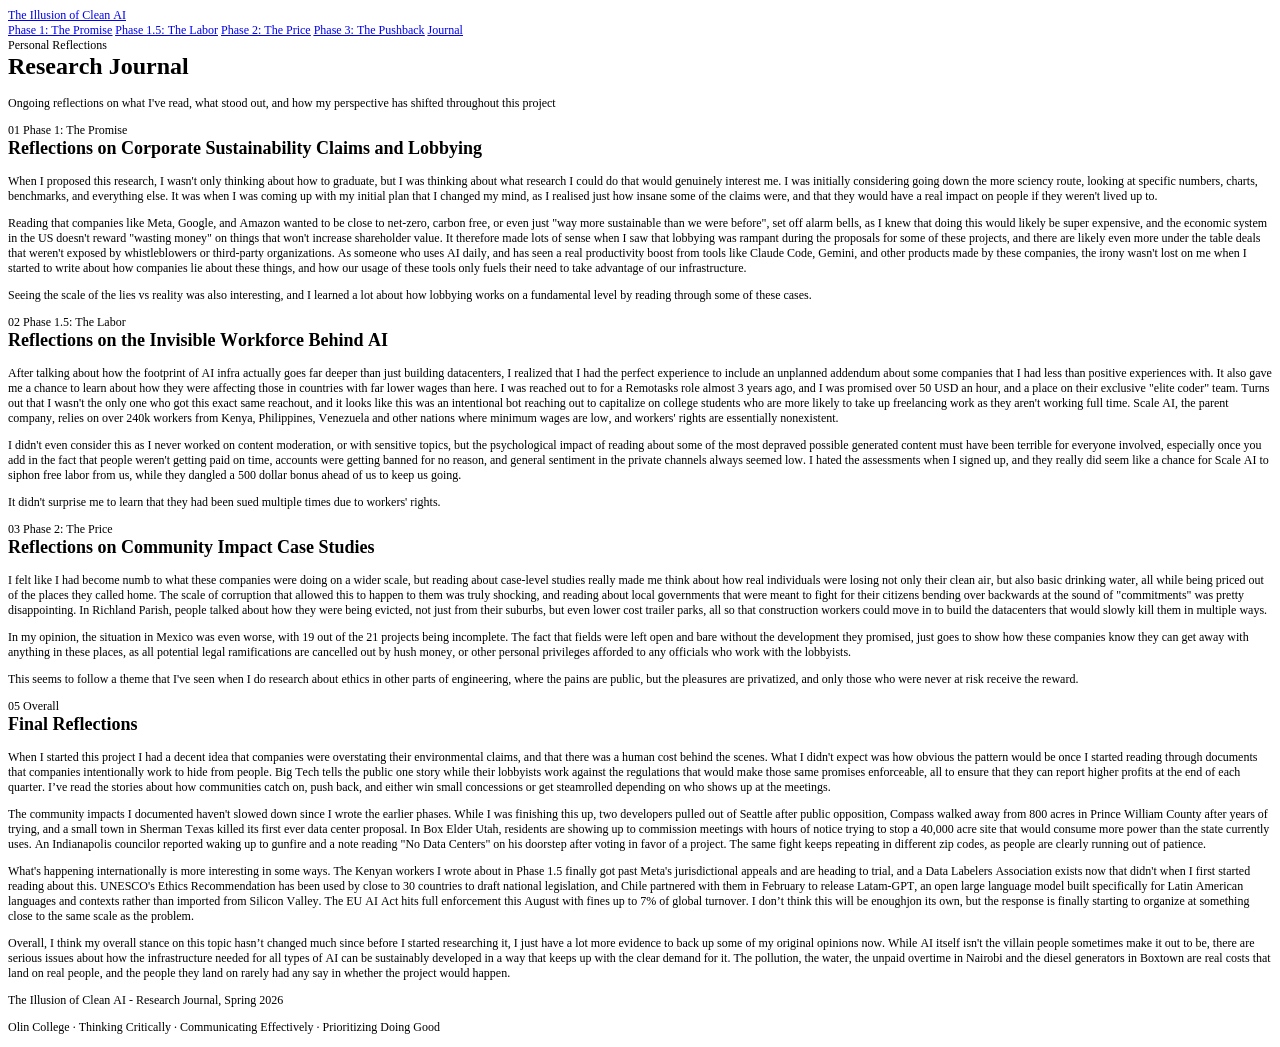
==== commit e030ae98: "add final reflection" ====
--- a/journal.html
+++ b/journal.html
@@ -1,121 +1,49 @@
-<!DOCTYPE html>
-<html lang="en">
+<!DOCTYPE html PUBLIC "-//W3C//DTD HTML 4.01//EN" "http://www.w3.org/TR/html4/strict.dtd">
+<html>
 <head>
-    <meta charset="UTF-8">
-    <meta name="viewport" content="width=device-width, initial-scale=1.0">
-    <title>The Illusion of Clean AI - Journal</title>
-    <link href="https://fonts.googleapis.com/css2?family=Libre+Baskerville:ital,wght@0,400;0,700;1,400&family=DM+Sans:wght@400;500;600;700&family=JetBrains+Mono:wght@400;500&display=swap" rel="stylesheet">
-    <link rel="stylesheet" href="style.css">
+  <meta http-equiv="Content-Type" content="text/html; charset=utf-8">
+  <meta http-equiv="Content-Style-Type" content="text/css">
+  <title></title>
+  <meta name="Generator" content="Cocoa HTML Writer">
+  <meta name="CocoaVersion" content="2685.5">
+  <style type="text/css">
+    p.p1 {margin: 0.0px 0.0px 0.0px 0.0px; font: 12.0px Times; color: #0000e9; -webkit-text-stroke: #0000e9}
+    p.p2 {margin: 0.0px 0.0px 0.0px 0.0px; font: 12.0px Times; -webkit-text-stroke: #000000}
+    p.p4 {margin: 0.0px 0.0px 12.0px 0.0px; font: 12.0px Times; -webkit-text-stroke: #000000}
+    span.s1 {text-decoration: underline ; font-kerning: none}
+    span.s2 {font-kerning: none; color: #000000; -webkit-text-stroke: 0px #000000}
+    span.s3 {text-decoration: underline ; font-kerning: none; -webkit-text-stroke: 0px #0000e9}
+    span.s4 {font-kerning: none}
+  </style>
 </head>
 <body>
-    <nav class="site-nav">
-        <div class="nav-inner">
-            <a href="index.html" class="nav-logo">The Illusion of Clean AI</a>
-            <div class="nav-links">
-                <a href="index.html">Phase 1: The Promise</a>
-                <a href="phase1-5.html">Phase 1.5: The Labor</a>
-                <a href="phase2.html">Phase 2: The Price</a>
-                <a href="phase3.html">Phase 3: The Pushback</a>
-                <a href="journal.html" class="active">Journal</a>
-            </div>
-        </div>
-    </nav>
-
-    <header class="hero journal-hero">
-        <div class="hero-inner">
-            <div class="hero-label">Personal Reflections</div>
-            <h1>Research Journal</h1>
-            <p class="hero-subtitle">Ongoing reflections on what I've read, what stood out, and how my perspective has shifted throughout this project</p>
-        </div>
-    </header>
-
-    <main class="content">
-
-        <!-- PHASE 1 JOURNAL -->
-        <div class="journal-entry">
-            <div class="journal-date">
-                <span class="journal-number">01</span>
-                <span class="journal-date-text">Phase 1: The Promise</span>
-            </div>
-            <h2>Reflections on Corporate Sustainability Claims and Lobbying</h2>
-
-            <p>When I proposed this research, I wasn't only thinking about how to graduate, but I was thinking about what research I could do that would genuinely interest me. I was initially considering going down the more sciency route, looking at specific numbers, charts, benchmarks, and everything else. It was when I was coming up with my initial plan that I changed my mind, as I realised just how insane some of the claims were, and that they would have a real impact on people if they weren't lived up to.</p>
-
-            <p>Reading that companies like Meta, Google, and Amazon wanted to be close to net-zero, carbon free, or even just "way more sustainable than we were before", set off alarm bells, as I knew that doing this would likely be super expensive, and the economic system in the US doesn't reward "wasting money" on things that won't increase shareholder value. It therefore made lots of sense when I saw that lobbying was rampant during the proposals for some of these projects, and there are likely even more under the table deals that weren't exposed by whistleblowers or third-party organizations. As someone who uses AI daily, and has seen a real productivity boost from tools like Claude Code, Gemini, and other products made by these companies, the irony wasn't lost on me when I started to write about how companies lie about these things, and how our usage of these tools only fuels their need to take advantage of our infrastructure.</p>
-
-            <p>Seeing the scale of the lies vs reality was also interesting, and I learned a lot about how lobbying works on a fundamental level by reading through some of these cases.</p>
-
-        </div>
-
-        <!-- PHASE 1.5 JOURNAL -->
-        <div class="journal-entry">
-            <div class="journal-date">
-                <span class="journal-number">02</span>
-                <span class="journal-date-text">Phase 1.5: The Labor</span>
-            </div>
-            <h2>Reflections on the Invisible Workforce Behind AI</h2>
-
-            <p>After talking about how the footprint of AI infra actually goes far deeper than just building datacenters, I realized that I had the perfect experience to include an unplanned addendum about some companies that I had less than positive experiences with. It also gave me a chance to learn about how they were affecting those in countries with far lower wages than here. I was reached out to for a Remotasks role almost 3 years ago, and I was promised over 50 USD an hour, and a place on their exclusive "elite coder" team. Turns out that I wasn't the only one who got this exact same reachout, and it looks like this was an intentional bot reaching out to capitalize on college students who are more likely to take up freelancing work as they aren't working full time. Scale AI, the parent company, relies on over 240k workers from Kenya, Philippines, Venezuela and other nations where minimum wages are low, and workers' rights are essentially nonexistent.</p>
-
-            <p>I didn't even consider this as I never worked on content moderation, or with sensitive topics, but the psychological impact of reading about some of the most depraved possible generated content must have been terrible for everyone involved, especially once you add in the fact that people weren't getting paid on time, accounts were getting banned for no reason, and general sentiment in the private channels always seemed low. I hated the assessments when I signed up, and they really did seem like a chance for Scale AI to siphon free labor from us, while they dangled a 500 dollar bonus ahead of us to keep us going.</p>
-
-            <p>It didn't surprise me to learn that they had been sued multiple times due to workers' rights.</p>
-
-        </div>
-
-        <!-- PHASE 2 JOURNAL -->
-        <div class="journal-entry">
-            <div class="journal-date">
-                <span class="journal-number">03</span>
-                <span class="journal-date-text">Phase 2: The Price</span>
-            </div>
-            <h2>Reflections on Community Impact Case Studies</h2>
-
-            <p>I felt like I had become numb to what these companies were doing on a wider scale, but reading about case-level studies really made me think about how real individuals were losing not only their clean air, but also basic drinking water, all while being priced out of the places they called home. The scale of corruption that allowed this to happen to them was truly shocking, and reading about local governments that were meant to fight for their citizens bending over backwards at the sound of "commitments" was pretty disappointing. In Richland Parish, people talked about how they were being evicted, not just from their suburbs, but even lower cost trailer parks, all so that construction workers could move in to build the datacenters that would slowly kill them in multiple ways.</p>
-
-            <p>In my opinion, the situation in Mexico was even worse, with 19 out of the 21 projects being incomplete. The fact that fields were left open and bare without the development they promised, just goes to show how these companies know they can get away with anything in these places, as all potential legal ramifications are cancelled out by hush money, or other personal privileges afforded to any officials who work with the lobbyists.</p>
-
-            <p>This seems to follow a theme that I've seen when I do research about ethics in other parts of engineering, where the pains are public, but the pleasures are privatized, and only those who were never at risk receive the reward.</p>
-
-        </div>
-
-        <!-- PHASE 3 JOURNAL -->
-        <div class="journal-entry">
-            <div class="journal-date">
-                <span class="journal-number">04</span>
-                <span class="journal-date-text">Phase 3: The Pushback</span>
-            </div>
-            <h2>Reflections on Community Resistance and What's Working</h2>
-
-
-            <p><em>[Coming soon...]</em></p>
-
-        </div>
-
-        <!-- OVERALL JOURNAL -->
-        <div class="journal-entry">
-            <div class="journal-date">
-                <span class="journal-number">05</span>
-                <span class="journal-date-text">Overall</span>
-            </div>
-            <h2>Final Reflections</h2>
-
-
-            <p><em>[Coming soon...]</em></p>
-
-        </div>
-
-        <div class="journal-footer">
-            <p style="font-family: var(--sans); font-size: 0.82rem; color: var(--text-secondary);"><strong>Note:</strong> These reflections are written throughout the semester as I work through each phase of research. They represent my personal perspective and how it evolves as I learn more about this topic.</p>
-        </div>
-
-    </main>
-
-    <footer class="site-footer">
-        <div class="footer-inner">
-            <p>The Illusion of Clean AI &mdash; Research Journal, Spring 2026</p>
-            <p class="footer-sub">Olin College &middot; Thinking Critically &middot; Communicating Effectively &middot; Prioritizing Doing Good</p>
-        </div>
-    </footer>
+<p class="p1"><span class="s1"><a href="file:///Users/kofi/Documents/ai-ahs/index.html">The Illusion of Clean AI</a></span></p>
+<p class="p1"><span class="s1"><a href="file:///Users/kofi/Documents/ai-ahs/index.html">Phase 1: The Promise</a></span><span class="s2"> <a href="file:///Users/kofi/Documents/ai-ahs/phase1-5.html"><span class="s3">Phase 1.5: The Labor</span></a> <a href="file:///Users/kofi/Documents/ai-ahs/phase2.html"><span class="s3">Phase 2: The Price</span></a> <a href="file:///Users/kofi/Documents/ai-ahs/phase3.html"><span class="s3">Phase 3: The Pushback</span></a> <a href="file:///Users/kofi/Documents/ai-ahs/journal.html"><span class="s3">Journal</span></a></span></p>
+<p class="p2"><span class="s4">Personal Reflections</span></p>
+<h1 style="margin: 0.0px 0.0px 16.1px 0.0px; font: 24.0px Times; -webkit-text-stroke: #000000"><span class="s4"><b>Research Journal</b></span></h1>
+<p class="p4"><span class="s4">Ongoing reflections on what I've read, what stood out, and how my perspective has shifted throughout this project</span></p>
+<p class="p2"><span class="s4">01 Phase 1: The Promise</span></p>
+<h2 style="margin: 0.0px 0.0px 14.9px 0.0px; font: 18.0px Times; -webkit-text-stroke: #000000"><span class="s4"><b>Reflections on Corporate Sustainability Claims and Lobbying</b></span></h2>
+<p class="p4"><span class="s4">When I proposed this research, I wasn't only thinking about how to graduate, but I was thinking about what research I could do that would genuinely interest me. I was initially considering going down the more sciency route, looking at specific numbers, charts, benchmarks, and everything else. It was when I was coming up with my initial plan that I changed my mind, as I realised just how insane some of the claims were, and that they would have a real impact on people if they weren't lived up to.</span></p>
+<p class="p4"><span class="s4">Reading that companies like Meta, Google, and Amazon wanted to be close to net-zero, carbon free, or even just "way more sustainable than we were before", set off alarm bells, as I knew that doing this would likely be super expensive, and the economic system in the US doesn't reward "wasting money" on things that won't increase shareholder value. It therefore made lots of sense when I saw that lobbying was rampant during the proposals for some of these projects, and there are likely even more under the table deals that weren't exposed by whistleblowers or third-party organizations. As someone who uses AI daily, and has seen a real productivity boost from tools like Claude Code, Gemini, and other products made by these companies, the irony wasn't lost on me when I started to write about how companies lie about these things, and how our usage of these tools only fuels their need to take advantage of our infrastructure.</span></p>
+<p class="p4"><span class="s4">Seeing the scale of the lies vs reality was also interesting, and I learned a lot about how lobbying works on a fundamental level by reading through some of these cases.</span></p>
+<p class="p2"><span class="s4">02 Phase 1.5: The Labor</span></p>
+<h2 style="margin: 0.0px 0.0px 14.9px 0.0px; font: 18.0px Times; -webkit-text-stroke: #000000"><span class="s4"><b>Reflections on the Invisible Workforce Behind AI</b></span></h2>
+<p class="p4"><span class="s4">After talking about how the footprint of AI infra actually goes far deeper than just building datacenters, I realized that I had the perfect experience to include an unplanned addendum about some companies that I had less than positive experiences with. It also gave me a chance to learn about how they were affecting those in countries with far lower wages than here. I was reached out to for a Remotasks role almost 3 years ago, and I was promised over 50 USD an hour, and a place on their exclusive "elite coder" team. Turns out that I wasn't the only one who got this exact same reachout, and it looks like this was an intentional bot reaching out to capitalize on college students who are more likely to take up freelancing work as they aren't working full time. Scale AI, the parent company, relies on over 240k workers from Kenya, Philippines, Venezuela and other nations where minimum wages are low, and workers' rights are essentially nonexistent.</span></p>
+<p class="p4"><span class="s4">I didn't even consider this as I never worked on content moderation, or with sensitive topics, but the psychological impact of reading about some of the most depraved possible generated content must have been terrible for everyone involved, especially once you add in the fact that people weren't getting paid on time, accounts were getting banned for no reason, and general sentiment in the private channels always seemed low. I hated the assessments when I signed up, and they really did seem like a chance for Scale AI to siphon free labor from us, while they dangled a 500 dollar bonus ahead of us to keep us going.</span></p>
+<p class="p4"><span class="s4">It didn't surprise me to learn that they had been sued multiple times due to workers' rights.</span></p>
+<p class="p2"><span class="s4">03 Phase 2: The Price</span></p>
+<h2 style="margin: 0.0px 0.0px 14.9px 0.0px; font: 18.0px Times; -webkit-text-stroke: #000000"><span class="s4"><b>Reflections on Community Impact Case Studies</b></span></h2>
+<p class="p4"><span class="s4">I felt like I had become numb to what these companies were doing on a wider scale, but reading about case-level studies really made me think about how real individuals were losing not only their clean air, but also basic drinking water, all while being priced out of the places they called home. The scale of corruption that allowed this to happen to them was truly shocking, and reading about local governments that were meant to fight for their citizens bending over backwards at the sound of "commitments" was pretty disappointing. In Richland Parish, people talked about how they were being evicted, not just from their suburbs, but even lower cost trailer parks, all so that construction workers could move in to build the datacenters that would slowly kill them in multiple ways.</span></p>
+<p class="p4"><span class="s4">In my opinion, the situation in Mexico was even worse, with 19 out of the 21 projects being incomplete. The fact that fields were left open and bare without the development they promised, just goes to show how these companies know they can get away with anything in these places, as all potential legal ramifications are cancelled out by hush money, or other personal privileges afforded to any officials who work with the lobbyists.</span></p>
+<p class="p4"><span class="s4">This seems to follow a theme that I've seen when I do research about ethics in other parts of engineering, where the pains are public, but the pleasures are privatized, and only those who were never at risk receive the reward.</span></p>
+<p class="p2"><span class="s4">05 Overall</span></p>
+<h2 style="margin: 0.0px 0.0px 14.9px 0.0px; font: 18.0px Times; -webkit-text-stroke: #000000"><span class="s4"><b>Final Reflections</b></span></h2>
+<p class="p4"><span class="s4">When I started this project I had a decent idea that companies were overstating their environmental claims, and that there was a human cost behind the scenes. What I didn't expect was how obvious the pattern would be once I started reading through documents that companies intentionally work to hide from people. Big Tech tells the public one story while their lobbyists work against the regulations that would make those same promises enforceable, all to ensure that they can report higher profits at the end of each quarter. I’ve read the stories about how communities catch on, push back, and either win small concessions or get steamrolled depending on who shows up at the meetings.</span></p>
+<p class="p4"><span class="s4">The community impacts I documented haven't slowed down since I wrote the earlier phases. While I was finishing this up, two developers pulled out of Seattle after public opposition, Compass walked away from 800 acres in Prince William County after years of trying, and a small town in Sherman Texas killed its first ever data center proposal. In Box Elder Utah, residents are showing up to commission meetings with hours of notice trying to stop a 40,000 acre site that would consume more power than the state currently uses. An Indianapolis councilor reported waking up to gunfire and a note reading "No Data Centers" on his doorstep after voting in favor of a project. The same fight keeps repeating in different zip codes, as people are clearly running out of patience.</span></p>
+<p class="p4"><span class="s4">What's happening internationally is more interesting in some ways. The Kenyan workers I wrote about in Phase 1.5 finally got past Meta's jurisdictional appeals and are heading to trial, and a Data Labelers Association exists now that didn't when I first started reading about this. UNESCO's Ethics Recommendation has been used by close to 30 countries to draft national legislation, and Chile partnered with them in February to release Latam-GPT, an open large language model built specifically for Latin American languages and contexts rather than imported from Silicon Valley. The EU AI Act hits full enforcement this August with fines up to 7% of global turnover. I don’t think this will be enoughjon its own, but the response is finally starting to organize at something close to the same scale as the problem.</span></p>
+<p class="p4"><span class="s4">Overall, I think my overall stance on this topic hasn’t changed much since before I started researching it, I just have a lot more evidence to back up some of my original opinions now. While AI itself isn't the villain people sometimes make it out to be, there are serious issues about how the infrastructure needed for all types of AI can be sustainably developed in a way that keeps up with the clear demand for it. The pollution, the water, the unpaid overtime in Nairobi and the diesel generators in Boxtown are real costs that land on real people, and the people they land on rarely had any say in whether the project would happen.</span></p>
+<p class="p4"><span class="s4">The Illusion of Clean AI - Research Journal, Spring 2026</span></p>
+<p class="p4"><span class="s4">Olin College · Thinking Critically · Communicating Effectively · Prioritizing Doing Good</span></p>
 </body>
 </html>
